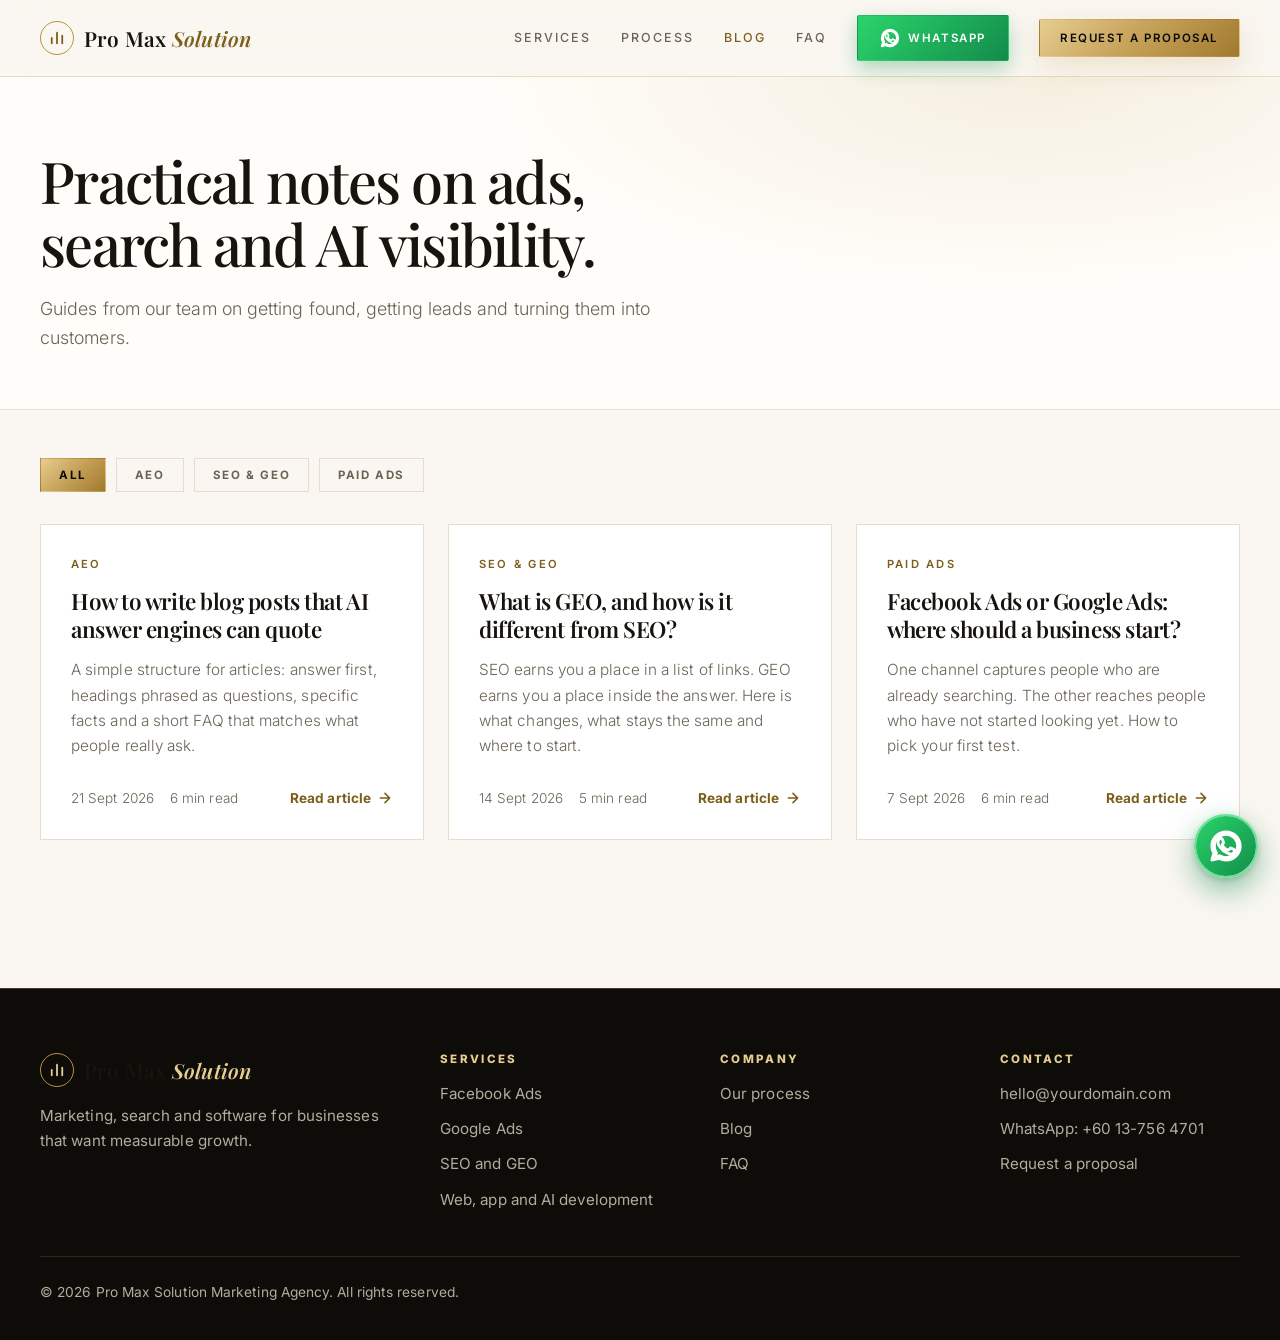
==== promax-website/blog.html @ 19b5c24f "Add files via upload" ====
<!DOCTYPE html>
<html lang="en">
<head>
  <meta charset="utf-8">
  <meta name="viewport" content="width=device-width, initial-scale=1">
  <title>Blog | Pro Max Solution Marketing Agency</title>
  <meta name="description" content="Practical articles on Facebook Ads, Google Ads, SEO, GEO and AEO from Pro Max Solution Marketing Agency.">
  <link rel="canonical" href="https://www.yourdomain.com/blog.html">

  <meta property="og:type" content="website">
  <meta property="og:site_name" content="Pro Max Solution Marketing Agency">
  <meta property="og:title" content="Blog | Pro Max Solution Marketing Agency">
  <meta property="og:description" content="Practical articles on Facebook Ads, Google Ads, SEO, GEO and AEO from Pro Max Solution Marketing Agency.">
  <meta property="og:url" content="https://www.yourdomain.com/blog.html">
  <meta name="theme-color" content="#faf7f2">

  <link rel="icon" href="data:image/svg+xml,%3Csvg xmlns='http://www.w3.org/2000/svg' viewBox='0 0 64 64'%3E%3Crect width='64' height='64' rx='16' fill='%2308080a' stroke='%23c9a45c' stroke-width='3'/%3E%3Cpath d='M18 46V32M32 46V18M46 46V26' stroke='%23e3c884' stroke-width='6' stroke-linecap='round'/%3E%3C/svg%3E">
  <link rel="preconnect" href="https://fonts.googleapis.com">
  <link rel="preconnect" href="https://fonts.gstatic.com" crossorigin>
  <link href="https://fonts.googleapis.com/css2?family=Inter:wght@300;400;500;600&family=Playfair+Display:ital,wght@0,500;0,600;1,500&display=swap" rel="stylesheet">
  <link rel="stylesheet" href="assets/css/style.css">
</head>
<body>
  <a class="skip-link" href="#main">Skip to content</a>

  <header class="site-header">
    <div class="container site-header__inner">
      <a class="brand" href="index.html" aria-label="Pro Max Solution home"><span class="brand__mark" aria-hidden="true"><svg viewBox="0 0 24 24" width="18" height="18" fill="none" stroke="#e3c884" stroke-width="2.4" stroke-linecap="round"><path d="M5 19v-7M12 19V5M19 19V9"/></svg></span><span>Pro Max <b>Solution</b></span></a>
      <button class="nav-toggle" type="button" aria-expanded="false" aria-controls="site-nav">Menu</button>
      <nav class="nav" id="site-nav" aria-label="Main">
        <a href="index.html#services">Services</a>
        <a href="index.html#process">Process</a>
        <a href="blog.html" aria-current="page">Blog</a>
        <a href="index.html#faq">FAQ</a>
        <a class="btn btn--whatsapp btn--sm" href="https://wa.me/60137564701?text=Hi%20Pro%20Max%20Solution,%20I%20would%20like%20to%20know%20more%20about%20your%20services." target="_blank" rel="noopener"><svg class="icon" viewBox="0 0 24 24" aria-hidden="true" fill="currentColor"><path d="M17.47 14.38c-.29-.15-1.7-.84-1.96-.93-.26-.1-.46-.15-.65.15-.2.29-.75.93-.92 1.12-.17.2-.34.22-.63.08-.29-.15-1.22-.45-2.32-1.43-.86-.76-1.44-1.71-1.6-2-.17-.29-.02-.45.13-.6.13-.13.29-.34.43-.51.15-.17.2-.29.29-.49.1-.2.05-.37-.02-.51-.08-.15-.65-1.58-.9-2.16-.24-.57-.48-.5-.65-.5-.17-.01-.36-.01-.56-.01s-.51.08-.78.37c-.26.29-1.01.99-1.01 2.42s1.04 2.81 1.18 3c.15.2 2.05 3.13 4.97 4.39.69.3 1.24.48 1.66.61.7.22 1.34.19 1.84.12.56-.08 1.7-.7 1.94-1.37.24-.68.24-1.26.17-1.38-.07-.12-.26-.19-.55-.34z"/><path d="M12.01 2C6.5 2 2 6.48 2 11.98c0 1.87.51 3.63 1.4 5.14L2 22l5.03-1.32a9.98 9.98 0 0 0 4.98 1.32h.01c5.5 0 10-4.48 10-9.98C22.02 6.48 17.52 2 12.01 2zm0 18.18h-.01a8.2 8.2 0 0 1-4.18-1.15l-.3-.18-3.11.82.83-3.02-.2-.31a8.17 8.17 0 0 1-1.26-4.36c0-4.53 3.7-8.22 8.24-8.22 2.2 0 4.27.86 5.83 2.42a8.16 8.16 0 0 1 2.41 5.8c0 4.53-3.71 8.2-8.25 8.2z"/></svg><span>WhatsApp</span></a>
        <a class="btn btn--primary btn--sm" href="index.html#contact">Request a proposal</a>
      </nav>
    </div>
  </header>

  <main id="main">
    <section class="page-hero">
      <div class="container">
        <h1>Practical notes on ads, search and AI visibility.</h1>
        <p>Guides from our team on getting found, getting leads and turning them into customers.</p>
      </div>
    </section>

    <section class="blog-body" aria-label="All articles">
      <div class="container">
        <div class="filters" id="filters" role="group" aria-label="Filter articles by category"></div>

        <div class="post-grid" id="post-list">
          <noscript><p class="empty-note">Turn on JavaScript to browse the article list. You can also find every article in our <a class="text-link" href="sitemap.xml">sitemap</a>.</p></noscript>
        </div>

        <div class="more-wrap">
          <button class="btn btn--secondary" type="button" id="show-more" hidden>Show more articles</button>
        </div>
      </div>
    </section>
  </main>

  <footer class="site-footer">
    <div class="container">
      <div class="footer-grid">
        <div>
          <a class="brand" href="index.html"><span class="brand__mark" aria-hidden="true"><svg viewBox="0 0 24 24" width="18" height="18" fill="none" stroke="#e3c884" stroke-width="2.4" stroke-linecap="round"><path d="M5 19v-7M12 19V5M19 19V9"/></svg></span><span>Pro Max <b>Solution</b></span></a>
          <p class="footer-about">Marketing, search and software for businesses that want measurable growth.</p>
        </div>
        <div>
          <h2>Services</h2>
          <ul>
            <li><a href="index.html#services">Facebook Ads</a></li>
            <li><a href="index.html#services">Google Ads</a></li>
            <li><a href="index.html#services">SEO and GEO</a></li>
            <li><a href="index.html#services">Web, app and AI development</a></li>
          </ul>
        </div>
        <div>
          <h2>Company</h2>
          <ul>
            <li><a href="index.html#process">Our process</a></li>
            <li><a href="blog.html">Blog</a></li>
            <li><a href="index.html#faq">FAQ</a></li>
          </ul>
        </div>
        <div>
          <h2>Contact</h2>
          <ul>
            <li><a href="mailto:hello@yourdomain.com">hello@yourdomain.com</a></li>
            <li><a href="https://wa.me/60137564701?text=Hi%20Pro%20Max%20Solution,%20I%20would%20like%20to%20know%20more%20about%20your%20services." target="_blank" rel="noopener">WhatsApp: +60 13-756 4701</a></li>
            <li><a href="index.html#contact">Request a proposal</a></li>
          </ul>
        </div>
      </div>
      <p class="footer-legal">&copy; <span id="year">2026</span> Pro Max Solution Marketing Agency. All rights reserved.</p>
    </div>
  </footer>

  <a class="wa-float" href="https://wa.me/60137564701?text=Hi%20Pro%20Max%20Solution,%20I%20would%20like%20to%20know%20more%20about%20your%20services." target="_blank" rel="noopener" aria-label="Chat with us on WhatsApp"><svg class="icon" viewBox="0 0 24 24" aria-hidden="true" fill="currentColor"><path d="M17.47 14.38c-.29-.15-1.7-.84-1.96-.93-.26-.1-.46-.15-.65.15-.2.29-.75.93-.92 1.12-.17.2-.34.22-.63.08-.29-.15-1.22-.45-2.32-1.43-.86-.76-1.44-1.71-1.6-2-.17-.29-.02-.45.13-.6.13-.13.29-.34.43-.51.15-.17.2-.29.29-.49.1-.2.05-.37-.02-.51-.08-.15-.65-1.58-.9-2.16-.24-.57-.48-.5-.65-.5-.17-.01-.36-.01-.56-.01s-.51.08-.78.37c-.26.29-1.01.99-1.01 2.42s1.04 2.81 1.18 3c.15.2 2.05 3.13 4.97 4.39.69.3 1.24.48 1.66.61.7.22 1.34.19 1.84.12.56-.08 1.7-.7 1.94-1.37.24-.68.24-1.26.17-1.38-.07-.12-.26-.19-.55-.34z"/><path d="M12.01 2C6.5 2 2 6.48 2 11.98c0 1.87.51 3.63 1.4 5.14L2 22l5.03-1.32a9.98 9.98 0 0 0 4.98 1.32h.01c5.5 0 10-4.48 10-9.98C22.02 6.48 17.52 2 12.01 2zm0 18.18h-.01a8.2 8.2 0 0 1-4.18-1.15l-.3-.18-3.11.82.83-3.02-.2-.31a8.17 8.17 0 0 1-1.26-4.36c0-4.53 3.7-8.22 8.24-8.22 2.2 0 4.27.86 5.83 2.42a8.16 8.16 0 0 1 2.41 5.8c0 4.53-3.71 8.2-8.25 8.2z"/></svg></a>

  <script src="assets/js/posts.js"></script>
  <script src="assets/js/main.js"></script>
</body>
</html>
---- promax-website/assets/css/style.css ----
/* ==========================================================================
   Pro Max Solution Marketing Agency - modern marketing / IT services theme
   Bright white and soft-blue surfaces, electric blue + violet accents.
   Change the colours in :root and the whole site updates.
   ========================================================================== */

:root {
  --ink: #17140f;
  --slate: #6b6455;
  --primary: #b8913f;
  --primary-700: #7d5f1c;
  --violet: #8a6d2f;

  --bg: #faf7f2;
  --soft: #f3eee5;
  --tint: #efe6d3;
  --border: #e6ddcb;
  --success: #b8913f;
  --danger: #b3261e;

  --grad: linear-gradient(135deg, #e6cd90 0%, #c9a45c 45%, #a07a2e 100%);
  --shadow-sm: 0 1px 2px rgba(60,45,15,.06), 0 6px 18px rgba(60,45,15,.06);
  --shadow: 0 2px 4px rgba(60,45,15,.05), 0 24px 60px rgba(60,45,15,.14);

  --font: "Inter", system-ui, -apple-system, "Segoe UI", Roboto, Arial, sans-serif;
  --serif: "Playfair Display", "Cormorant Garamond", Georgia, "Times New Roman", serif;
  --maxw: 1200px;
  --header-h: 76px;
}

*, *::before, *::after { box-sizing: border-box; }
[hidden] { display: none !important; }

html { scroll-behavior: smooth; -webkit-text-size-adjust: 100%; }
@media (prefers-reduced-motion: reduce) { html { scroll-behavior: auto; } }

body {
  margin: 0;
  background: var(--bg);
  color: var(--ink);
  font-family: var(--font);
  font-size: 1.0625rem;
  line-height: 1.65;
  -webkit-font-smoothing: antialiased;
}

img, svg { display: block; max-width: 100%; }
a { color: inherit; }
p { margin: 0; }

h1, h2, h3, h4 {
  margin: 0;
  font-weight: 800;
  line-height: 1.12;
  letter-spacing: -0.025em;
}

:focus-visible { outline: 3px solid rgba(47, 91, 255, 0.55); outline-offset: 3px; }

.container { width: min(100% - 48px, var(--maxw)); margin-inline: auto; }

.skip-link {
  position: absolute; left: -999px; top: 0; z-index: 100;
  padding: 10px 16px; background: var(--primary); color: #fff; font-weight: 700; border-radius: 8px;
}
.skip-link:focus { left: 16px; top: 16px; }

.icon { width: 24px; height: 24px; fill: none; stroke: currentColor; stroke-width: 2; stroke-linecap: round; stroke-linejoin: round; flex: none; }

/* ---------- Header ---------- */

.site-header {
  position: sticky; top: 0; z-index: 50;
  background: rgba(255, 255, 255, 0.92);
  backdrop-filter: blur(10px);
  border-bottom: 1px solid var(--border);
}
.site-header__inner { display: flex; align-items: center; justify-content: space-between; gap: 24px; height: var(--header-h); }

.brand { display: inline-flex; align-items: center; gap: 10px; text-decoration: none; font-weight: 800; font-size: 1.15rem; letter-spacing: -0.02em; }
.brand b { color: var(--primary); font-weight: 800; }
.brand__mark { width: 34px; height: 34px; border-radius: 10px; background: var(--grad); display: grid; place-items: center; flex: none; }

.nav { display: flex; align-items: center; gap: 30px; }
.nav a:not(.btn) { text-decoration: none; font-size: 0.95rem; font-weight: 600; color: var(--slate); transition: color 0.2s; }
.nav a:not(.btn):hover, .nav a[aria-current="page"] { color: var(--primary); }

.nav-toggle {
  display: none; padding: 9px 16px; background: #fff; border: 1px solid var(--border);
  border-radius: 10px; color: var(--ink); font: 700 0.9rem var(--font); cursor: pointer;
}

@media (max-width: 900px) {
  .nav-toggle { display: inline-flex; }
  .nav {
    display: none; position: absolute; top: var(--header-h); left: 0; right: 0;
    flex-direction: column; align-items: flex-start; gap: 20px;
    padding: 24px; background: #fff; border-bottom: 1px solid var(--border); box-shadow: var(--shadow);
  }
  .nav.is-open { display: flex; }
}

/* ---------- Buttons ---------- */

.btn {
  display: inline-flex; align-items: center; justify-content: center; gap: 8px;
  padding: 14px 24px; border: 1px solid transparent; border-radius: 12px;
  font: 700 0.98rem var(--font); text-decoration: none; cursor: pointer;
  transition: background 0.2s, border-color 0.2s, color 0.2s, box-shadow 0.2s;
}
.btn--primary { background: var(--primary); color: #fff; box-shadow: 0 8px 20px rgba(47, 91, 255, 0.28); }
.btn--primary:hover { background: var(--primary-700); }
.btn--secondary { background: #fff; border-color: var(--border); color: var(--ink); }
.btn--secondary:hover { border-color: var(--primary); color: var(--primary); }
.btn--white { background: #fff; color: var(--primary-700); }
.btn--white:hover { background: var(--soft); }
.btn--block { width: 100%; }
.btn--sm { padding: 10px 18px; font-size: 0.9rem; border-radius: 10px; }

.btn--whatsapp { background: #25d366; color: #fff; }
.btn--whatsapp:hover { background: #1fb857; }
.btn--whatsapp .icon { width: 18px; height: 18px; }

.wa-float {
  position: fixed;
  right: 22px;
  bottom: 22px;
  z-index: 60;
  display: grid;
  place-items: center;
  width: 58px;
  height: 58px;
  border-radius: 50%;
  background: #25d366;
  color: #fff;
  box-shadow: 0 10px 24px rgba(37, 211, 102, 0.45);
  transition: transform 0.2s, box-shadow 0.2s;
}
.wa-float:hover { transform: translateY(-2px); box-shadow: 0 14px 30px rgba(37, 211, 102, 0.5); }
.wa-float .icon { width: 30px; height: 30px; }

@media (max-width: 900px) {
  .nav .btn--whatsapp span { display: none; }
  .nav .btn--whatsapp { padding: 10px; }
}

.btn[disabled] { opacity: 0.65; cursor: wait; }
.btn .icon { width: 18px; height: 18px; }

/* ---------- Hero ---------- */

.hero {
  padding: 72px 0 80px;
  background:
    radial-gradient(55% 60% at 88% 8%, rgba(122, 77, 255, 0.14), transparent 70%),
    radial-gradient(50% 55% at 4% 30%, rgba(47, 91, 255, 0.12), transparent 70%),
    #fff;
}
.hero__grid { display: grid; grid-template-columns: minmax(0, 1.02fr) minmax(0, 0.98fr); gap: 56px; align-items: center; }

.badge {
  display: inline-flex; align-items: center; gap: 8px; padding: 6px 14px;
  background: var(--tint); color: var(--primary-700); border-radius: 999px; font-size: 0.88rem; font-weight: 700;
}
.badge::before { content: ""; width: 8px; height: 8px; border-radius: 50%; background: var(--primary); }

.hero h1 { margin-top: 22px; font-size: clamp(2.4rem, 5vw, 4rem); line-height: 1.06; letter-spacing: -0.035em; max-width: 18ch; }
.hero__lead { margin-top: 22px; max-width: 54ch; font-size: 1.15rem; color: var(--slate); }
.hero__actions { display: flex; flex-wrap: wrap; gap: 14px; margin-top: 34px; }

.checks { display: grid; gap: 10px; margin: 32px 0 0; padding: 0; list-style: none; font-weight: 600; font-size: 0.98rem; }
.checks li { display: flex; align-items: center; gap: 10px; }
.checks .icon { width: 20px; height: 20px; padding: 3px; border-radius: 50%; background: rgba(15, 157, 88, 0.14); color: var(--success); stroke-width: 3; }

/* Illustrative dashboard */
.hero__visual { position: relative; }
.mock { background: #fff; border: 1px solid var(--border); border-radius: 22px; box-shadow: var(--shadow); overflow: hidden; }
.mock__bar { display: flex; align-items: center; gap: 7px; padding: 14px 18px; background: var(--soft); border-bottom: 1px solid var(--border); }
.mock__bar i { width: 10px; height: 10px; border-radius: 50%; background: #cfd8ee; }
.mock__bar em { margin-left: 10px; font-style: normal; font-size: 0.82rem; font-weight: 700; color: var(--slate); }
.mock__body { padding: 20px; display: grid; gap: 16px; }
.mock__tiles { display: grid; grid-template-columns: repeat(3, 1fr); gap: 12px; }
.tile { padding: 12px 14px; border: 1px solid var(--border); border-radius: 14px; }
.tile__label { display: block; font-size: 0.78rem; font-weight: 700; color: var(--slate); }
.tile svg { width: 100%; height: 34px; margin-top: 6px; }
.mock__chart { width: 100%; height: auto; border: 1px solid var(--border); border-radius: 14px; }
.mock__bars { display: grid; gap: 10px; }
.mock__bar-row { display: grid; grid-template-columns: 78px 1fr; align-items: center; gap: 12px; font-size: 0.8rem; font-weight: 700; color: var(--slate); }
.mock__track { height: 9px; border-radius: 99px; background: var(--tint); overflow: hidden; }
.mock__track b { display: block; height: 100%; border-radius: 99px; background: var(--grad); }

.float-chip {
  position: absolute; display: flex; align-items: center; gap: 10px; padding: 10px 14px;
  background: #fff; border: 1px solid var(--border); border-radius: 14px; box-shadow: var(--shadow);
  font-size: 0.82rem; line-height: 1.3;
}
.float-chip strong { display: block; font-size: 0.86rem; }
.float-chip span { color: var(--slate); }
.float-chip .icon { width: 30px; height: 30px; padding: 6px; border-radius: 10px; background: var(--tint); color: var(--primary); }
.float-chip--a { top: -18px; right: -14px; }
.hero__caption { margin-top: 18px; font-size: 0.82rem; color: var(--slate); text-align: center; }

@media (max-width: 980px) {
  .hero { padding: 48px 0 56px; }
  .hero__grid { grid-template-columns: 1fr; gap: 48px; }
  .float-chip--a { right: 8px; }
}
@media (max-width: 520px) {
  .float-chip { display: none; }
  .mock__tiles { grid-template-columns: 1fr 1fr 1fr; gap: 8px; }
}

/* Channel strip */
.strip { margin-top: 64px; padding-top: 36px; border-top: 1px solid var(--border); text-align: center; }
.strip p { font-size: 0.92rem; font-weight: 700; color: var(--slate); }
.strip ul { display: flex; flex-wrap: wrap; justify-content: center; gap: 12px; margin: 18px 0 0; padding: 0; list-style: none; }
.strip li { padding: 8px 18px; background: #fff; border: 1px solid var(--border); border-radius: 999px; font-weight: 700; font-size: 0.92rem; }

/* ---------- Sections ---------- */

.section { padding: clamp(64px, 9vw, 104px) 0; scroll-margin-top: var(--header-h); }
.section--soft { background: var(--soft); }

.section__head { max-width: 720px; margin: 0 auto 56px; text-align: center; }
.section__head h2 { font-size: clamp(1.9rem, 3.6vw, 2.9rem); }
.section__head p { margin-top: 16px; color: var(--slate); font-size: 1.1rem; }

.section__head--row {
  display: flex; flex-wrap: wrap; align-items: flex-end; justify-content: space-between; gap: 20px;
  max-width: none; margin-inline: 0; text-align: left;
}
.section__head--row > div { max-width: 640px; }

.text-link { display: inline-flex; align-items: center; gap: 6px; font-weight: 700; color: var(--primary); text-decoration: none; }
.text-link:hover { color: var(--primary-700); text-decoration: underline; text-underline-offset: 5px; }
.text-link .icon { width: 18px; height: 18px; }

/* ---------- Services ---------- */

.svc-grid { display: grid; grid-template-columns: repeat(3, minmax(0, 1fr)); gap: 24px; }

.svc {
  display: flex; flex-direction: column; padding: 32px;
  background: #fff; border: 1px solid var(--border); border-radius: 20px;
  transition: border-color 0.2s, box-shadow 0.2s;
}
.svc:hover { border-color: rgba(47, 91, 255, 0.45); box-shadow: var(--shadow); }

.icon-tile { display: grid; place-items: center; width: 54px; height: 54px; border-radius: 15px; background: var(--tint); color: var(--primary); }
.icon-tile .icon { width: 26px; height: 26px; }

.svc h3 { margin-top: 22px; font-size: 1.3rem; letter-spacing: -0.02em; }
.svc > p { margin-top: 10px; color: var(--slate); font-size: 0.98rem; }
.svc ul { display: grid; gap: 9px; margin: 20px 0 24px; padding: 0; list-style: none; font-size: 0.93rem; font-weight: 600; }
.svc li { display: flex; gap: 10px; align-items: flex-start; }
.svc li .icon { width: 18px; height: 18px; margin-top: 3px; color: var(--success); stroke-width: 3; }
.svc .text-link { margin-top: auto; }

@media (max-width: 980px) { .svc-grid { grid-template-columns: repeat(2, minmax(0, 1fr)); } }
@media (max-width: 640px) { .svc-grid { grid-template-columns: 1fr; } .svc { padding: 26px; } }

/* ---------- Why us ---------- */

.why { display: grid; grid-template-columns: minmax(0, 0.9fr) minmax(0, 1.1fr); gap: 64px; align-items: center; }
.why h2 { font-size: clamp(1.9rem, 3.6vw, 2.9rem); }
.why__intro p { margin: 18px 0 30px; color: var(--slate); font-size: 1.1rem; max-width: 48ch; }
.why__grid { display: grid; grid-template-columns: repeat(2, minmax(0, 1fr)); gap: 20px; }
.why__item { padding: 26px; background: var(--soft); border: 1px solid var(--border); border-radius: 20px; }
.why__item h3 { margin-top: 18px; font-size: 1.1rem; letter-spacing: -0.015em; }
.why__item p { margin-top: 8px; color: var(--slate); font-size: 0.95rem; }
.why__item .icon-tile { background: #fff; box-shadow: var(--shadow-sm); }

@media (max-width: 980px) { .why { grid-template-columns: 1fr; gap: 40px; } }
@media (max-width: 560px) { .why__grid { grid-template-columns: 1fr; } }

/* ---------- Process ---------- */

.process { display: grid; grid-template-columns: repeat(4, minmax(0, 1fr)); gap: 24px; margin: 0; padding: 0; list-style: none; }
.step { position: relative; padding: 30px 26px; background: #fff; border: 1px solid var(--border); border-radius: 20px; }
.step__num {
  display: grid; place-items: center; width: 42px; height: 42px; margin-bottom: 20px;
  border-radius: 50%; background: var(--grad); color: #fff; font-weight: 800;
}
.step h3 { font-size: 1.2rem; letter-spacing: -0.015em; }
.step p { margin-top: 10px; color: var(--slate); font-size: 0.96rem; }

@media (max-width: 980px) { .process { grid-template-columns: repeat(2, minmax(0, 1fr)); } }
@media (max-width: 560px) { .process { grid-template-columns: 1fr; } }

/* ---------- Blog cards ---------- */

.post-grid { display: grid; grid-template-columns: repeat(3, minmax(0, 1fr)); gap: 24px; }

.card { background: #fff; border: 1px solid var(--border); border-radius: 20px; transition: border-color 0.2s, box-shadow 0.2s; }
.card:hover { border-color: rgba(47, 91, 255, 0.45); box-shadow: var(--shadow); }

.card__link { display: flex; flex-direction: column; gap: 14px; height: 100%; padding: 30px; text-decoration: none; }
.card__cat {
  align-self: flex-start; padding: 4px 12px; border-radius: 999px;
  background: var(--tint); color: var(--primary-700); font-size: 0.8rem; font-weight: 700;
}
.card__title { font-size: 1.3rem; line-height: 1.25; letter-spacing: -0.02em; }
.card__excerpt { color: var(--slate); font-size: 0.96rem; }
.card__meta { display: flex; flex-wrap: wrap; align-items: center; gap: 4px 16px; margin-top: auto; padding-top: 14px; font-size: 0.85rem; color: var(--slate); }
.card__more { margin-left: auto; display: inline-flex; align-items: center; gap: 6px; font-weight: 700; color: var(--primary); }
.card__more svg { width: 16px; height: 16px; fill: none; stroke: currentColor; stroke-width: 2.4; stroke-linecap: round; stroke-linejoin: round; }

@media (max-width: 980px) { .post-grid { grid-template-columns: repeat(2, minmax(0, 1fr)); } }
@media (max-width: 640px) { .post-grid { grid-template-columns: 1fr; } .card__link { padding: 24px; } }

.empty-note { color: var(--slate); padding: 32px 0; }

/* ---------- Blog page ---------- */

.page-hero {
  padding: 72px 0 56px;
  background:
    radial-gradient(50% 80% at 90% 0%, rgba(122, 77, 255, 0.13), transparent 70%),
    radial-gradient(45% 70% at 0% 40%, rgba(47, 91, 255, 0.11), transparent 70%),
    #fff;
  border-bottom: 1px solid var(--border);
}
.page-hero h1 { max-width: 20ch; font-size: clamp(2.2rem, 4.6vw, 3.6rem); letter-spacing: -0.03em; }
.page-hero p { max-width: 56ch; margin-top: 18px; color: var(--slate); font-size: 1.12rem; }

.blog-body { padding: 48px 0 clamp(64px, 9vw, 104px); }
.filters { display: flex; flex-wrap: wrap; gap: 10px; margin-bottom: 32px; }
.chip {
  padding: 9px 18px; background: #fff; border: 1px solid var(--border); border-radius: 999px;
  color: var(--ink); font: 700 0.9rem var(--font); cursor: pointer; transition: background 0.2s, border-color 0.2s, color 0.2s;
}
.chip:hover { border-color: var(--primary); color: var(--primary); }
.chip[aria-pressed="true"] { background: var(--primary); border-color: var(--primary); color: #fff; }
.more-wrap { display: flex; justify-content: center; margin-top: 44px; }

/* ---------- FAQ ---------- */

.faq-list { max-width: 820px; margin: 0 auto; display: grid; gap: 14px; }

.faq details, .faq-list details {
  background: #fff; border: 1px solid var(--border); border-radius: 16px; padding: 0 24px;
  transition: border-color 0.2s, box-shadow 0.2s;
}
.faq details[open], .faq-list details[open] { border-color: rgba(47, 91, 255, 0.45); box-shadow: var(--shadow-sm); }
.faq summary, .faq-list summary {
  display: flex; align-items: center; justify-content: space-between; gap: 16px;
  padding: 20px 0; cursor: pointer; font-weight: 700; font-size: 1.05rem; list-style: none;
}
.faq summary::-webkit-details-marker, .faq-list summary::-webkit-details-marker { display: none; }
.faq summary::after, .faq-list summary::after {
  content: "+"; flex: none; display: grid; place-items: center; width: 30px; height: 30px;
  border-radius: 50%; background: var(--tint); color: var(--primary); font-size: 1.3rem; line-height: 1;
}
.faq details[open] summary::after, .faq-list details[open] summary::after { content: "\2212"; }
.faq details p, .faq-list details p { margin: 0; padding: 0 0 22px; color: var(--slate); }

/* ---------- Contact / lead form ---------- */

.section--cta { background: var(--grad); color: #fff; }
.section--cta :focus-visible { outline-color: #fff; }

.contact { display: grid; grid-template-columns: minmax(0, 1fr) minmax(0, 0.95fr); gap: 64px; align-items: center; }
.contact h2 { font-size: clamp(2rem, 4vw, 3.1rem); }
.contact__intro > p { margin-top: 18px; max-width: 46ch; font-size: 1.1rem; color: rgba(255, 255, 255, 0.9); }

.next { display: grid; gap: 18px; margin: 34px 0 0; padding: 0; list-style: none; }
.next li { display: flex; gap: 16px; align-items: flex-start; }
.next__num {
  display: grid; place-items: center; flex: none; width: 34px; height: 34px;
  border-radius: 50%; background: rgba(255, 255, 255, 0.2); font-weight: 800; font-size: 0.95rem;
}
.next strong { display: block; font-size: 1.02rem; }
.next span { color: rgba(255, 255, 255, 0.86); font-size: 0.95rem; }
.contact__direct { margin-top: 32px; font-size: 0.98rem; color: rgba(255, 255, 255, 0.9); }
.contact__direct a { font-weight: 700; color: #fff; text-underline-offset: 4px; }

.form-card { padding: clamp(26px, 4vw, 40px); background: #fff; color: var(--ink); border-radius: 24px; box-shadow: 0 30px 60px rgba(11, 21, 51, 0.25); }
.form-card :focus-visible { outline-color: rgba(47, 91, 255, 0.55); }
.form-card h3 { font-size: 1.5rem; letter-spacing: -0.02em; }
.form-card__sub { margin: 6px 0 24px; color: var(--slate); font-size: 0.98rem; }

.form-row { display: grid; grid-template-columns: 1fr 1fr; gap: 16px; }
.field { display: grid; gap: 7px; margin-bottom: 18px; }
.field label { font-size: 0.9rem; font-weight: 700; }
.field input, .field select {
  width: 100%; padding: 13px 14px; border: 1px solid #cfd8ee; border-radius: 12px;
  background: #fff; color: var(--ink); font: inherit; font-size: 1rem;
  transition: border-color 0.2s, box-shadow 0.2s;
}
.field input::placeholder { color: #8b95b0; }
.field select {
  appearance: none; padding-right: 40px;
  background-image: url("data:image/svg+xml,%3Csvg xmlns='http://www.w3.org/2000/svg' width='14' height='9' viewBox='0 0 14 9'%3E%3Cpath d='M1 1.5l6 6 6-6' fill='none' stroke='%232f5bff' stroke-width='2' stroke-linecap='round' stroke-linejoin='round'/%3E%3C/svg%3E");
  background-repeat: no-repeat; background-position: right 16px center;
}
.field input:focus, .field select:focus { outline: none; border-color: var(--primary); box-shadow: 0 0 0 4px rgba(47, 91, 255, 0.16); }
.field input:user-invalid { border-color: var(--danger); }

.hp { position: absolute; left: -9999px; width: 1px; height: 1px; overflow: hidden; }
.form-note { margin-top: 14px; font-size: 0.82rem; color: var(--slate); text-align: left; }
.form-status { min-height: 1.5em; margin-top: 14px; font-weight: 700; font-size: 0.95rem; text-align: center; }
.form-status.is-ok { color: var(--success); }
.form-status.is-error { color: var(--danger); }

@media (max-width: 980px) { .contact { grid-template-columns: 1fr; gap: 44px; } }
@media (max-width: 520px) { .form-row { grid-template-columns: 1fr; gap: 0; } }

/* ---------- Footer ---------- */

.site-footer { padding: 64px 0 36px; background: var(--soft); border-top: 1px solid var(--border); }
.footer-grid { display: grid; grid-template-columns: minmax(0, 1.5fr) repeat(3, minmax(0, 1fr)); gap: 40px; }
.footer-about { max-width: 34ch; margin-top: 16px; color: var(--slate); font-size: 0.95rem; }
.footer-grid h2 { margin-bottom: 14px; font-size: 0.95rem; font-weight: 800; letter-spacing: 0; }
.footer-grid ul { display: grid; gap: 9px; margin: 0; padding: 0; list-style: none; }
.footer-grid ul a { color: var(--slate); text-decoration: none; font-size: 0.95rem; }
.footer-grid ul a:hover { color: var(--primary); text-decoration: underline; text-underline-offset: 4px; }
.footer-legal { margin-top: 44px; padding-top: 24px; border-top: 1px solid var(--border); color: var(--slate); font-size: 0.86rem; }

@media (max-width: 900px) { .footer-grid { grid-template-columns: repeat(2, minmax(0, 1fr)); } }
@media (max-width: 520px) { .footer-grid { grid-template-columns: 1fr; } }

/* ---------- Article pages ---------- */

.article-head {
  padding: 56px 0 44px;
  background:
    radial-gradient(50% 90% at 92% 0%, rgba(122, 77, 255, 0.12), transparent 70%),
    radial-gradient(45% 80% at 0% 30%, rgba(47, 91, 255, 0.1), transparent 70%),
    #fff;
  border-bottom: 1px solid var(--border);
}
.article__inner { width: min(100% - 48px, 760px); margin-inline: auto; }

.crumbs { margin-bottom: 22px; font-size: 0.9rem; color: var(--slate); }
.crumbs a { text-underline-offset: 4px; }
.crumbs a:hover { color: var(--primary); }

.article-head .card__cat { display: inline-block; }
.article-head h1 { margin: 16px 0 20px; font-size: clamp(2.1rem, 4.6vw, 3.3rem); line-height: 1.1; letter-spacing: -0.03em; }
.article__meta { display: flex; flex-wrap: wrap; gap: 4px 22px; font-size: 0.92rem; color: var(--slate); font-weight: 600; }

.article { padding: 48px 0 96px; }

.prose { font-size: 1.125rem; line-height: 1.78; }
.prose p { margin: 0 0 1.3em; }
.prose h2 { margin: 2.1em 0 0.6em; font-size: 1.8rem; line-height: 1.18; }
.prose h3 { margin: 1.8em 0 0.5em; font-size: 1.35rem; }
.prose ul, .prose ol { margin: 0 0 1.4em; padding-left: 1.3em; }
.prose li { margin-bottom: 0.55em; padding-left: 0.2em; }
.prose li::marker { color: var(--primary); font-weight: 700; }
.prose a { color: var(--primary-700); text-underline-offset: 4px; }
.prose strong { font-weight: 700; }

.prose .key-answer {
  margin: 0 0 2em; padding: 22px 26px; background: var(--tint);
  border-left: 4px solid var(--primary); border-radius: 0 16px 16px 0;
  font-size: 1.15rem; line-height: 1.65; font-weight: 500;
}

.table-wrap { overflow-x: auto; margin: 0 0 1.6em; border: 1px solid var(--border); border-radius: 16px; }
.prose table { width: 100%; min-width: 520px; border-collapse: collapse; font-size: 0.98rem; line-height: 1.5; }
.prose th, .prose td { padding: 13px 18px; text-align: left; vertical-align: top; border-bottom: 1px solid var(--border); }
.prose th { font-weight: 700; }
.prose thead th { background: var(--soft); }
.prose tbody tr:last-child th, .prose tbody tr:last-child td { border-bottom: 0; }

.prose pre {
  margin: 0 0 1.6em; padding: 22px; overflow-x: auto; background: var(--soft);
  border: 1px solid var(--border); border-radius: 16px; color: var(--ink);
  font: 0.9rem/1.65 ui-monospace, SFMono-Regular, Menlo, Consolas, monospace;
}

.prose .faq { display: grid; gap: 12px; margin: 0 0 1.6em; }

.article-cta { margin-top: 64px; padding: clamp(28px, 4vw, 44px); background: var(--grad); color: #fff; border-radius: 24px; }
.article-cta :focus-visible { outline-color: #fff; }
.article-cta h2 { margin: 0 0 12px; font-size: 1.8rem; }
.article-cta p { margin: 0 0 24px; color: rgba(255, 255, 255, 0.9); }
.article-back { display: inline-block; margin-top: 32px; font-weight: 700; color: var(--primary); text-underline-offset: 5px; }


/* ==========================================================================
   LUXURY LAYER - dark obsidian surfaces, champagne-gold accents, serif display
   ========================================================================== */

body { background: var(--bg); color: var(--ink); font-size: 1rem; font-weight: 400; letter-spacing: .005em; }
::selection { background: var(--primary); color: #0a0a0c; }

h1, h2, h3, .brand { font-family: var(--serif); }
h1, h2 { font-weight: 500; letter-spacing: -0.015em; line-height: 1.1; }
h3 { font-weight: 600; letter-spacing: -0.005em; }
h1 em, h2 em { font-style: italic; color: var(--primary-700); }

:focus-visible { outline-color: rgba(184,145,63,.7); }
.skip-link { color: #0a0a0c; }

/* Header */
.site-header { background: rgba(250,247,242,.86); backdrop-filter: blur(16px); border-bottom: 1px solid rgba(184,145,63,.28); }
.brand { font-weight: 600; font-size: 1.3rem; letter-spacing: .01em; }
.brand b { color: var(--primary-700); font-weight: 600; font-style: italic; }
.brand__mark { background: transparent; border: 1px solid var(--primary); border-radius: 50%; }
.brand__mark svg { stroke: var(--primary-700); }
.nav a:not(.btn) { font-size: .78rem; font-weight: 500; letter-spacing: .16em; text-transform: uppercase; color: var(--slate); }
.nav a:not(.btn):hover, .nav a[aria-current="page"] { color: var(--primary-700); }
.nav-toggle { background: transparent; border-color: rgba(184,145,63,.4); color: var(--primary-700); }
@media (max-width: 900px) { .nav { background: #faf7f2; border-bottom: 1px solid var(--border); } }

/* Buttons */
.btn { border-radius: 2px; font-family: var(--font); font-weight: 600; font-size: .8rem; letter-spacing: .14em; text-transform: uppercase; padding: 16px 30px; }
.btn--sm { padding: 11px 20px; font-size: .72rem; border-radius: 2px; }
.btn--primary { background: var(--grad); color: #0a0a0c; box-shadow: 0 10px 30px rgba(184,145,63,.22); }
.btn--primary:hover { background: linear-gradient(135deg,#f2dfaa,#d9b56b 50%,#a58236); box-shadow: 0 14px 38px rgba(184,145,63,.35); }
.btn--secondary { background: transparent; border-color: rgba(184,145,63,.45); color: var(--primary-700); }
.btn--secondary:hover { background: rgba(184,145,63,.08); border-color: var(--primary-700); color: var(--primary-700); }
.btn--white { background: var(--ink); color: #0a0a0c; }
.btn--white:hover { background: #fff; }
.btn--whatsapp { background: transparent; border-color: rgba(37,211,102,.55); color: #128c4a; }
.btn--whatsapp:hover { background: rgba(37,211,102,.12); }
.wa-float { background: #fff; border: 1px solid rgba(37,211,102,.6); color: #128c4a; box-shadow: 0 10px 30px rgba(60,45,15,.2); }
.text-link { color: var(--primary-700); font-size: .78rem; letter-spacing: .14em; text-transform: uppercase; }
.text-link:hover { color: #fff; }

/* Hero */
.hero {
  padding: clamp(64px, 9vw, 120px) 0 88px;
  background:
    radial-gradient(60% 55% at 85% 0%, rgba(184,145,63,.28), transparent 70%),
    radial-gradient(45% 50% at 0% 40%, rgba(143,111,45,.12), transparent 70%),
    linear-gradient(180deg, #fffdf9 0%, var(--bg) 100%);
  position: relative; overflow: hidden;
}
.hero::before { content:""; position:absolute; inset:0; background-image: linear-gradient(rgba(184,145,63,.09) 1px, transparent 1px), linear-gradient(90deg, rgba(184,145,63,.09) 1px, transparent 1px); background-size: 72px 72px; mask-image: radial-gradient(70% 70% at 50% 30%, #000, transparent); -webkit-mask-image: radial-gradient(70% 70% at 50% 30%, #000, transparent); pointer-events:none; }
.hero .container { position: relative; }
.badge { background: transparent; border: 1px solid rgba(184,145,63,.4); color: var(--primary-700); border-radius: 0; font-size: .7rem; letter-spacing: .22em; text-transform: uppercase; font-weight: 600; padding: 8px 16px; }
.badge::before { border-radius: 0; transform: rotate(45deg); background: var(--primary); width: 6px; height: 6px; }
.hero h1 { font-size: clamp(2.6rem, 5.4vw, 4.6rem); line-height: 1.04; max-width: 16ch; letter-spacing: -0.02em; }
.hero__lead { color: var(--slate); font-size: 1.1rem; font-weight: 300; }
.checks { font-weight: 400; color: #3d372b; }
.checks .icon { background: transparent; border: 1px solid rgba(184,145,63,.5); color: var(--primary-700); }

.mock { background: linear-gradient(160deg, #ffffff, #f7f1e5); border: 1px solid rgba(184,145,63,.28); border-radius: 4px; box-shadow: var(--shadow), 0 0 80px rgba(184,145,63,.08); }
.mock__bar { background: rgba(184,145,63,.07); border-bottom: 1px solid var(--border); }
.mock__bar i { background: #d9ccb0; }
.mock__bar em { color: var(--slate); letter-spacing: .14em; text-transform: uppercase; font-size: .68rem; }
.tile { border: 1px solid var(--border); border-radius: 2px; background: #fff; }
.mock__chart { border: 1px solid var(--border); border-radius: 2px; }
.mock__track { background: #efe6d3; border-radius: 0; }
.mock__track b { border-radius: 0; }
.float-chip { background: #fff; border: 1px solid rgba(184,145,63,.4); border-radius: 2px; }
.float-chip .icon { background: rgba(184,145,63,.12); color: var(--primary-700); border-radius: 2px; }
.hero__caption { color: #9a927f; letter-spacing: .06em; }

.strip { border-top: 1px solid var(--border); }
.strip p { text-transform: uppercase; letter-spacing: .22em; font-size: .7rem; color: var(--slate); font-weight: 500; }
.strip li { background: transparent; border: 0; border-radius: 0; padding: 4px 18px; font-family: var(--serif); font-style: italic; font-weight: 500; font-size: 1.05rem; color: #4a4335; border-right: 1px solid var(--border); }
.strip li:last-child { border-right: 0; }

/* Sections */
.section { padding: clamp(72px, 10vw, 128px) 0; }
.section--soft { background: var(--soft); border-block: 1px solid var(--border); }
.section__head h2, .why h2 { font-size: clamp(2rem, 3.8vw, 3.2rem); }
.section__head h2::before, .why h2::before { content: ""; display: block; width: 44px; height: 1px; background: var(--primary); margin: 0 auto 26px; }
.why h2::before, .section__head--row h2::before { margin-left: 0; }
.section__head p, .why__intro p { color: var(--slate); font-weight: 300; }

/* Services */
.svc-grid { gap: 1px; background: var(--border); border: 1px solid var(--border); }
.svc { background: var(--bg); border: 0; border-radius: 0; transition: background .3s; position: relative; }
.svc::after { content:""; position:absolute; left:0; right:0; top:0; height:2px; background: var(--grad); transform: scaleX(0); transform-origin: left; transition: transform .4s; }
.svc:hover { background: #fff; border-color: transparent; box-shadow: none; }
.svc:hover::after { transform: scaleX(1); }
.icon-tile { background: transparent; border: 1px solid rgba(184,145,63,.4); border-radius: 50%; color: var(--primary-700); }
.svc h3 { font-size: 1.5rem; }
.svc > p { color: var(--slate); font-weight: 300; }
.svc ul { font-weight: 400; color: #3d372b; }
.svc li .icon { color: var(--primary); }

/* Why + process */
.why__item { background: transparent; border: 1px solid var(--border); border-radius: 0; transition: border-color .3s, background .3s; }
.why__item:hover { border-color: rgba(184,145,63,.5); background: rgba(184,145,63,.03); }
.why__item .icon-tile { background: transparent; box-shadow: none; }
.why__item h3, .step h3 { font-size: 1.25rem; }
.why__item p, .step p { color: var(--slate); font-weight: 300; }
.process { counter-reset: s; gap: 0; border-top: 1px solid var(--border); border-left: 1px solid var(--border); }
.step { background: transparent; border: 0; border-right: 1px solid var(--border); border-bottom: 1px solid var(--border); border-radius: 0; padding: 40px 28px; }
.step__num { font-family: var(--serif); font-style: italic; font-size: 3rem; line-height: 1; background: none !important; color: transparent !important; -webkit-text-stroke: 1px var(--primary); width: auto !important; height: auto !important; box-shadow: none !important; margin-bottom: 18px; display: block; }

/* Blog cards */
.card { background: #fff; border: 1px solid var(--border); border-radius: 0; }
.card:hover { border-color: rgba(184,145,63,.55); box-shadow: var(--shadow); transform: translateY(-3px); }
.card { transition: transform .3s, border-color .3s, box-shadow .3s; }
.card__cat { background: transparent !important; color: var(--primary-700) !important; border: 0 !important; padding: 0 !important; border-radius: 0 !important; font-size: .7rem !important; letter-spacing: .2em; text-transform: uppercase; font-weight: 600 !important; }
.card__title { font-family: var(--serif); font-weight: 600; font-size: 1.4rem; }
.card__excerpt, .card__meta { color: var(--slate); font-weight: 300; }
.card__more { color: var(--primary-700); }

/* Blog page + articles */
.page-hero, .article-head { background: radial-gradient(60% 90% at 80% 0%, rgba(184,145,63,.13), transparent 70%), #fffdf9 !important; border-bottom: 1px solid var(--border) !important; }
.page-hero p { color: var(--slate); font-weight: 300; }
.chip { background: transparent !important; border: 1px solid var(--border) !important; color: var(--slate) !important; border-radius: 0 !important; font-size: .72rem !important; letter-spacing: .14em; text-transform: uppercase; }
.chip:hover { border-color: var(--primary) !important; color: var(--primary-700) !important; }
.chip[aria-pressed="true"] { background: var(--grad) !important; border-color: transparent !important; color: #0a0a0c !important; }
.crumbs, .article__meta { color: var(--slate); }
.prose { font-weight: 300; color: #3d372b; }
.prose h2, .prose h3 { color: var(--ink); }
.prose li::marker { color: var(--primary); }
.prose a { color: var(--primary-700); }
.prose strong { color: var(--ink); font-weight: 600; }
.prose .key-answer { background: rgba(184,145,63,.07); border-left: 2px solid var(--primary); border-radius: 0; font-family: var(--serif); font-weight: 400; }
.table-wrap { border-radius: 0; }
.prose thead th { background: var(--soft); color: var(--primary-700); }
.prose pre { background: var(--soft); border-radius: 0; color: #2b2620; }
.article-cta { background: linear-gradient(135deg,#17130b,#0d0c09); border: 1px solid rgba(184,145,63,.4); border-radius: 0; color: var(--ink); }
.article-cta p { color: var(--slate); }
.article-back { color: var(--primary-700); }

/* FAQ */
.faq-list details, .faq details { background: transparent; border: 0; border-bottom: 1px solid var(--border); border-radius: 0; }
.faq-list details[open], .faq details[open] { border-color: rgba(184,145,63,.5); box-shadow: none; }
.faq-list summary, .faq summary { font-family: var(--serif); font-size: 1.2rem; font-weight: 500; }
.faq-list summary::after, .faq summary::after { color: var(--primary); }
.faq-list details p, .faq details p { color: var(--slate); font-weight: 300; }

/* Contact */
.section--cta { background: radial-gradient(60% 70% at 15% 20%, rgba(184,145,63,.28), transparent 70%), linear-gradient(180deg,#0d0b07,#08080a); color: var(--ink); border-top: 1px solid rgba(184,145,63,.25); }
.section--cta :focus-visible { outline-color: rgba(184,145,63,.7); }
.contact__intro > p, .contact__direct { color: var(--slate); font-weight: 300; }
.contact__direct a { color: var(--primary-700); }
.next strong { color: var(--ink); }
.next span { color: var(--slate); }
.next__num { background: transparent !important; border: 1px solid var(--primary) !important; color: var(--primary-700) !important; font-family: var(--serif); border-radius: 50% !important; }
.form-card { background: #fff; color: var(--ink); border: 1px solid rgba(184,145,63,.3); border-radius: 4px; box-shadow: var(--shadow); }
.form-card__sub, .form-note { color: var(--slate); }
.field label { font-size: .72rem; letter-spacing: .14em; text-transform: uppercase; color: var(--primary-700); font-weight: 600; }
.field input, .field select { background: #fbf8f2 !important; border: 1px solid var(--border) !important; border-radius: 2px !important; color: var(--ink) !important; }
.field select option { background: #fff; color: var(--ink); }
.field input::placeholder { color: #a29a86; }
.field input:focus, .field select:focus { border-color: var(--primary) !important; box-shadow: 0 0 0 3px rgba(184,145,63,.18) !important; }
.form-status.is-ok { color: #1f7a45; }

/* Footer */
.site-footer { background: #060607; border-top: 1px solid rgba(184,145,63,.2); }
.footer-grid h2 { font-family: var(--font); font-size: .72rem; letter-spacing: .2em; text-transform: uppercase; color: var(--primary-700); }
.footer-about, .footer-grid ul a, .footer-legal { color: var(--slate); }
.footer-grid ul a:hover { color: var(--primary-700); }

/* Subtle reveal */
@media (prefers-reduced-motion: no-preference) {
  .hero h1, .hero__lead, .hero__actions { animation: rise .9s cubic-bezier(.2,.7,.2,1) both; }
  .hero__lead { animation-delay: .12s; } .hero__actions { animation-delay: .24s; }
  @keyframes rise { from { opacity: 0; transform: translateY(18px); } to { opacity: 1; transform: none; } }
}
@media (max-width: 980px) { .svc-grid { grid-template-columns: repeat(2, minmax(0,1fr)); } .process { grid-template-columns: repeat(2, minmax(0,1fr)); } }
@media (max-width: 640px) { .svc-grid, .process { grid-template-columns: 1fr; } .strip li { border-right: 0; } }


/* ---------- Light theme: dark accent bands (contact, article CTA, footer) ---------- */
.section--cta, .article-cta, .site-footer {
  --ink: #f6f1e6; --slate: #b3ac9c; --primary-700: #e6cd90; --border: #2c271d;
}
.section--cta { background: radial-gradient(60% 70% at 15% 20%, rgba(201,164,92,.22), transparent 70%), linear-gradient(180deg,#1a160e,#100e09); }
.article-cta { background: linear-gradient(135deg,#1a160e,#100e09); }
.site-footer { background: #0e0c08; border-top: 1px solid rgba(201,164,92,.3); }
.section--cta .form-card { --ink: #17140f; --slate: #6b6455; --primary-700: #7d5f1c; --border: #e6ddcb; }
.field input, .field select { color: #17140f !important; }
.site-header .btn--primary, .nav .btn--primary { color: #0a0a0c; }
.mock__bar em { color: var(--slate); }

/* ---------- WhatsApp: solid brand green, high visibility ---------- */
.btn--whatsapp {
  background: linear-gradient(135deg, #2bd46c 0%, #128c4a 100%);
  border-color: transparent; color: #fff;
  box-shadow: 0 8px 20px rgba(18,140,74,.32);
}
.btn--whatsapp:hover { background: linear-gradient(135deg, #34e078 0%, #0f7a40 100%); box-shadow: 0 12px 26px rgba(18,140,74,.45); transform: translateY(-1px); }
.btn--whatsapp .icon { width: 20px; height: 20px; }
.nav .btn--whatsapp { padding: 12px 22px; }

.wa-float {
  width: 64px; height: 64px;
  background: linear-gradient(135deg, #2bd46c 0%, #128c4a 100%);
  border: 2px solid #fff; color: #fff;
  box-shadow: 0 12px 30px rgba(18,140,74,.5), 0 2px 6px rgba(0,0,0,.18);
}
.wa-float:hover { transform: translateY(-3px) scale(1.05); box-shadow: 0 16px 36px rgba(18,140,74,.6), 0 2px 6px rgba(0,0,0,.2); }
.wa-float .icon { width: 34px; height: 34px; }
@media (prefers-reduced-motion: no-preference) {
  .wa-float::after { content: ""; position: absolute; inset: -2px; border-radius: 50%; border: 2px solid rgba(43,212,108,.7); animation: wa-pulse 2.4s ease-out infinite; }
  @keyframes wa-pulse { 0% { transform: scale(1); opacity: .9; } 100% { transform: scale(1.6); opacity: 0; } }
}
@media (max-width: 900px) { .nav .btn--whatsapp { padding: 12px; } .nav .btn--whatsapp .icon { width: 22px; height: 22px; } }

/* ---------- Process numbers: bold solid gold, lining figures ---------- */
.step__num {
  font-family: var(--serif); font-style: normal !important; font-weight: 600;
  font-variant-numeric: lining-nums; font-feature-settings: "lnum" 1;
  font-size: clamp(3.4rem, 5vw, 4.4rem) !important; line-height: 1 !important; letter-spacing: -0.02em;
  background: linear-gradient(135deg, #d8b56a 0%, #a37c2c 55%, #7d5f1c 100%) !important;
  -webkit-background-clip: text !important; background-clip: text !important;
  color: transparent !important; -webkit-text-fill-color: transparent;
  -webkit-text-stroke: 0 !important;
  margin-bottom: 22px !important; padding-bottom: 18px; position: relative;
}
.step__num::after { content: ""; position: absolute; left: 0; bottom: 0; width: 36px; height: 2px; background: var(--primary); }
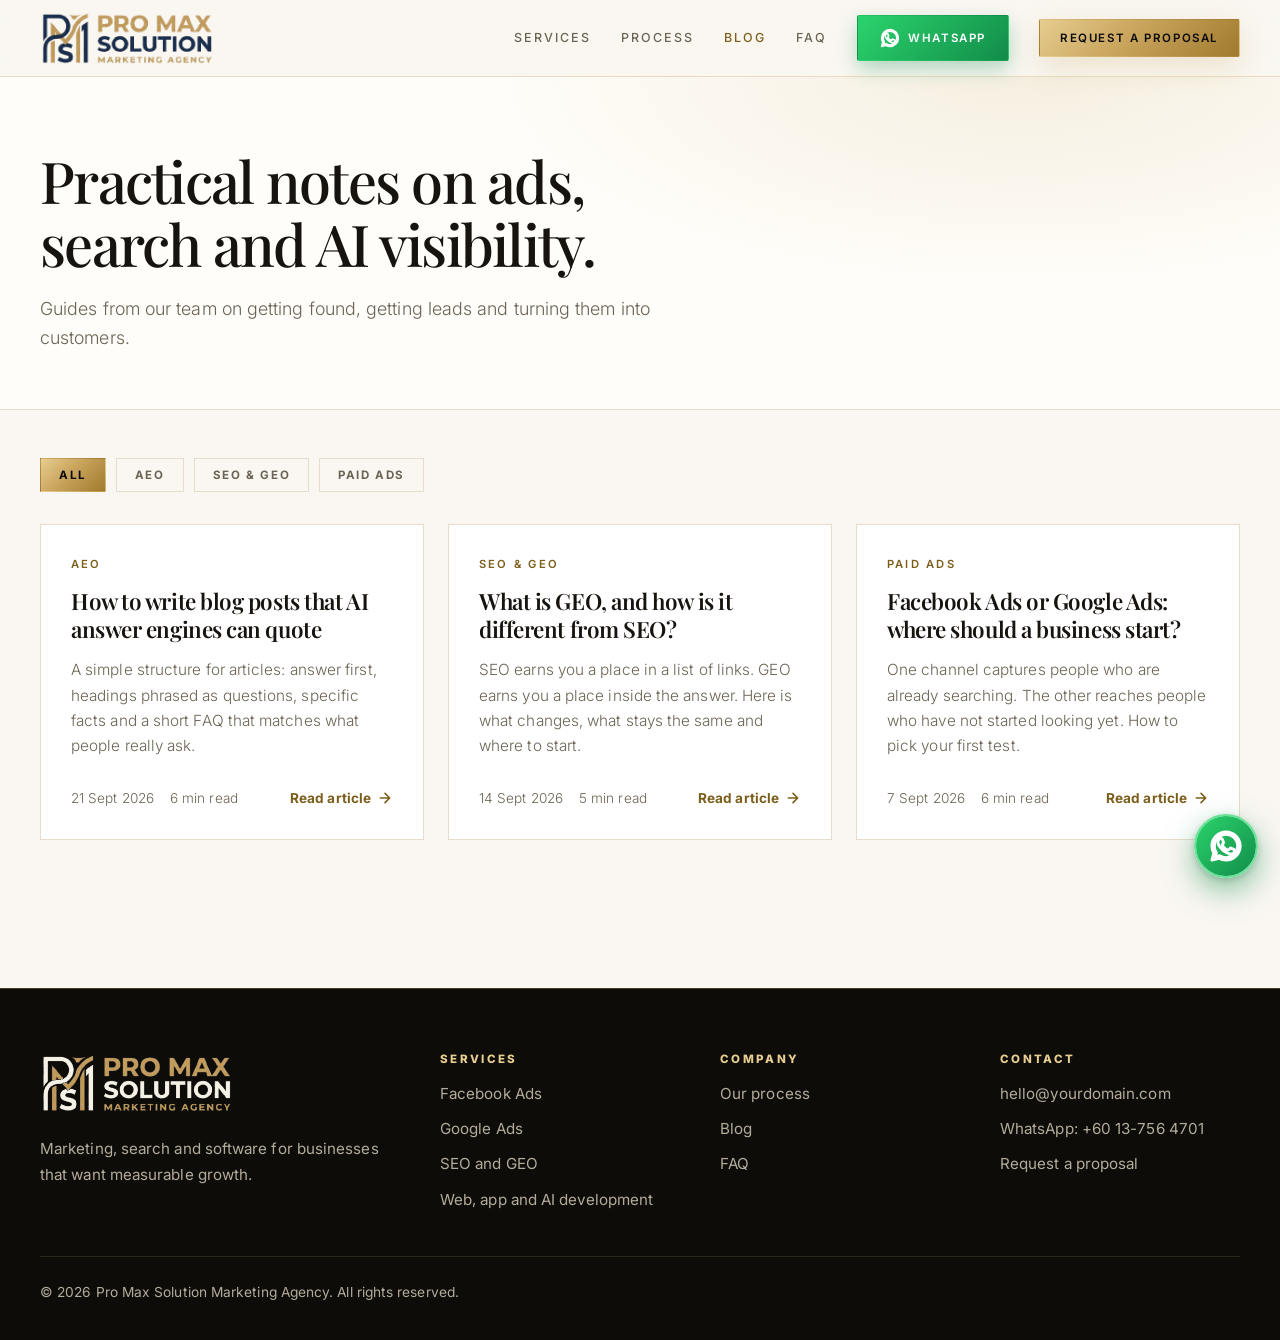
==== commit 98f99184: "Add files via upload" ====
--- a/promax-website/blog.html
+++ b/promax-website/blog.html
@@ -14,7 +14,7 @@
   <meta property="og:url" content="https://www.yourdomain.com/blog.html">
   <meta name="theme-color" content="#faf7f2">
 
-  <link rel="icon" href="data:image/svg+xml,%3Csvg xmlns='http://www.w3.org/2000/svg' viewBox='0 0 64 64'%3E%3Crect width='64' height='64' rx='16' fill='%2308080a' stroke='%23c9a45c' stroke-width='3'/%3E%3Cpath d='M18 46V32M32 46V18M46 46V26' stroke='%23e3c884' stroke-width='6' stroke-linecap='round'/%3E%3C/svg%3E">
+  <link rel="icon" type="image/png" href="assets/img/favicon.png">
   <link rel="preconnect" href="https://fonts.googleapis.com">
   <link rel="preconnect" href="https://fonts.gstatic.com" crossorigin>
   <link href="https://fonts.googleapis.com/css2?family=Inter:wght@300;400;500;600&family=Playfair+Display:ital,wght@0,500;0,600;1,500&display=swap" rel="stylesheet">
@@ -25,7 +25,7 @@
 
   <header class="site-header">
     <div class="container site-header__inner">
-      <a class="brand" href="index.html" aria-label="Pro Max Solution home"><span class="brand__mark" aria-hidden="true"><svg viewBox="0 0 24 24" width="18" height="18" fill="none" stroke="#e3c884" stroke-width="2.4" stroke-linecap="round"><path d="M5 19v-7M12 19V5M19 19V9"/></svg></span><span>Pro Max <b>Solution</b></span></a>
+      <a class="brand" href="index.html" aria-label="Pro Max Solution Marketing Agency - home"><img src="assets/img/logo.png" alt="Pro Max Solution Marketing Agency" width="373" height="116" decoding="async"></a>
       <button class="nav-toggle" type="button" aria-expanded="false" aria-controls="site-nav">Menu</button>
       <nav class="nav" id="site-nav" aria-label="Main">
         <a href="index.html#services">Services</a>
@@ -65,7 +65,7 @@
     <div class="container">
       <div class="footer-grid">
         <div>
-          <a class="brand" href="index.html"><span class="brand__mark" aria-hidden="true"><svg viewBox="0 0 24 24" width="18" height="18" fill="none" stroke="#e3c884" stroke-width="2.4" stroke-linecap="round"><path d="M5 19v-7M12 19V5M19 19V9"/></svg></span><span>Pro Max <b>Solution</b></span></a>
+          <a class="brand brand--footer" href="index.html" aria-label="Pro Max Solution Marketing Agency - home"><img src="assets/img/logo-light.png" alt="Pro Max Solution Marketing Agency" width="373" height="116" decoding="async"></a>
           <p class="footer-about">Marketing, search and software for businesses that want measurable growth.</p>
         </div>
         <div>
--- a/promax-website/assets/css/style.css
+++ b/promax-website/assets/css/style.css
@@ -702,3 +702,9 @@
   margin-bottom: 22px !important; padding-bottom: 18px; position: relative;
 }
 .step__num::after { content: ""; position: absolute; left: 0; bottom: 0; width: 36px; height: 2px; background: var(--primary); }
+
+/* ---------- Logo image ---------- */
+.brand { line-height: 0; }
+.brand img { display: block; height: 54px; width: auto; max-width: 100%; }
+.brand--footer img { height: 60px; }
+@media (max-width: 900px) { .brand img { height: 44px; } .brand--footer img { height: 52px; } }
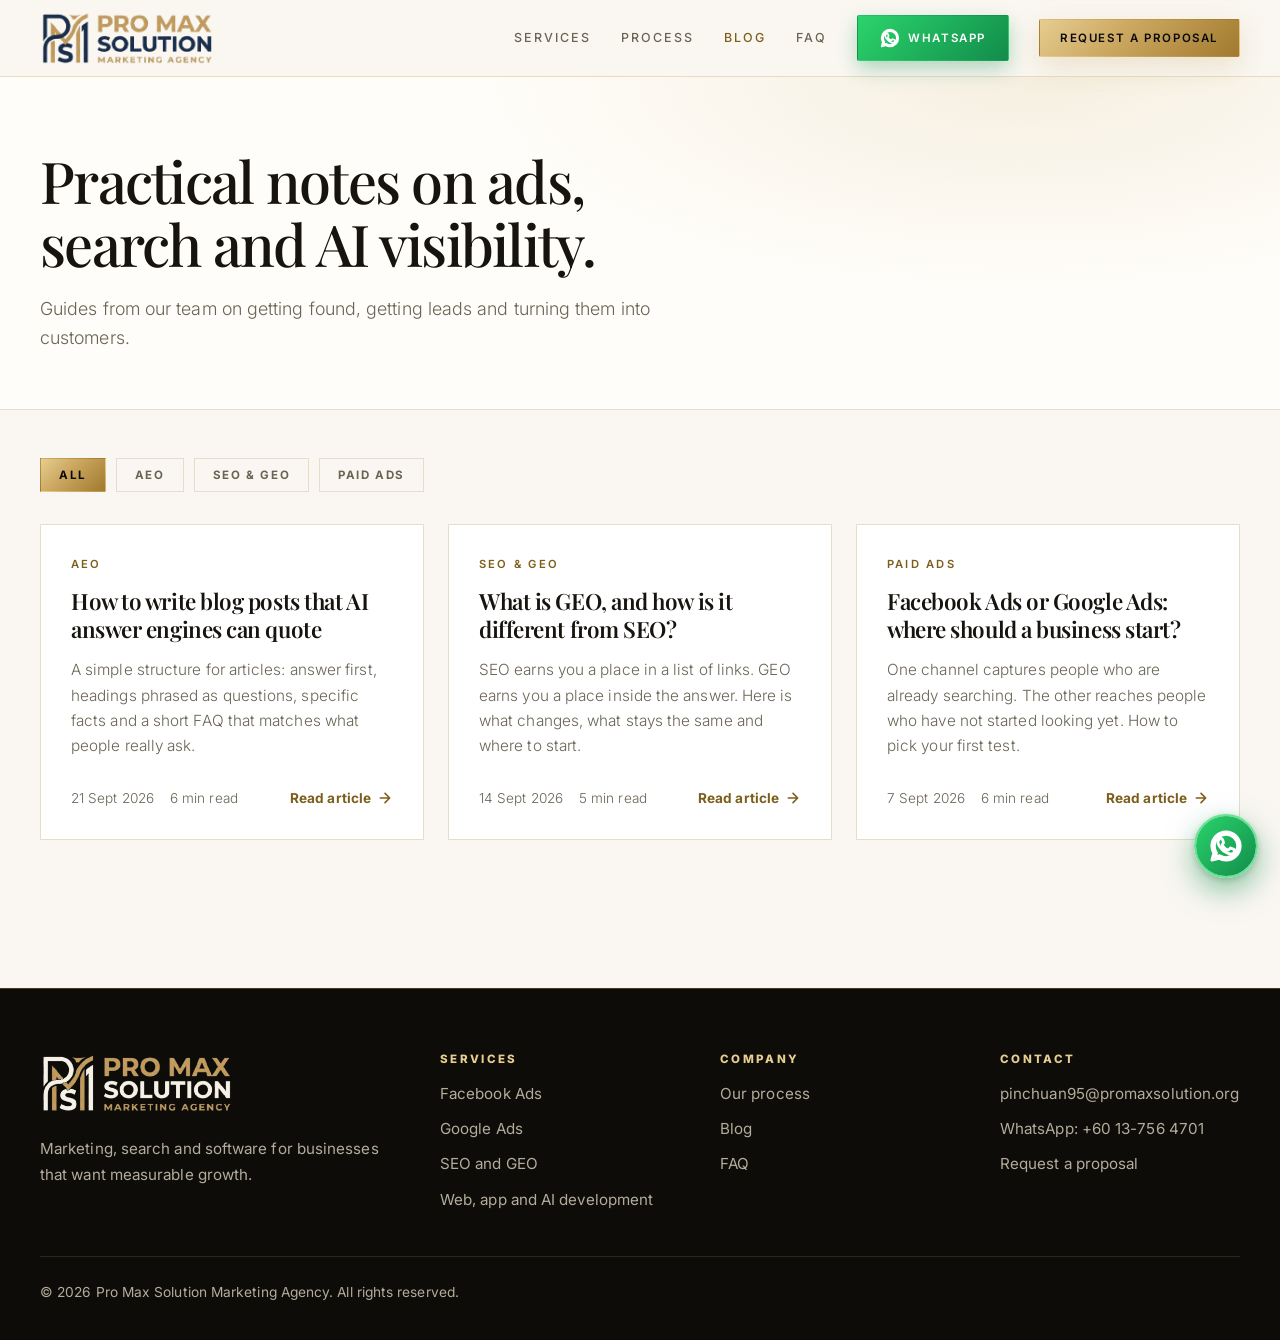
==== commit 69b7468c: "Add files via upload" ====
--- a/promax-website/blog.html
+++ b/promax-website/blog.html
@@ -88,7 +88,7 @@
         <div>
           <h2>Contact</h2>
           <ul>
-            <li><a href="mailto:hello@yourdomain.com">hello@yourdomain.com</a></li>
+            <li><a href="mailto:pinchuan95@promaxsolution.org">pinchuan95@promaxsolution.org</a></li>
             <li><a href="https://wa.me/60137564701?text=Hi%20Pro%20Max%20Solution,%20I%20would%20like%20to%20know%20more%20about%20your%20services." target="_blank" rel="noopener">WhatsApp: +60 13-756 4701</a></li>
             <li><a href="index.html#contact">Request a proposal</a></li>
           </ul>
